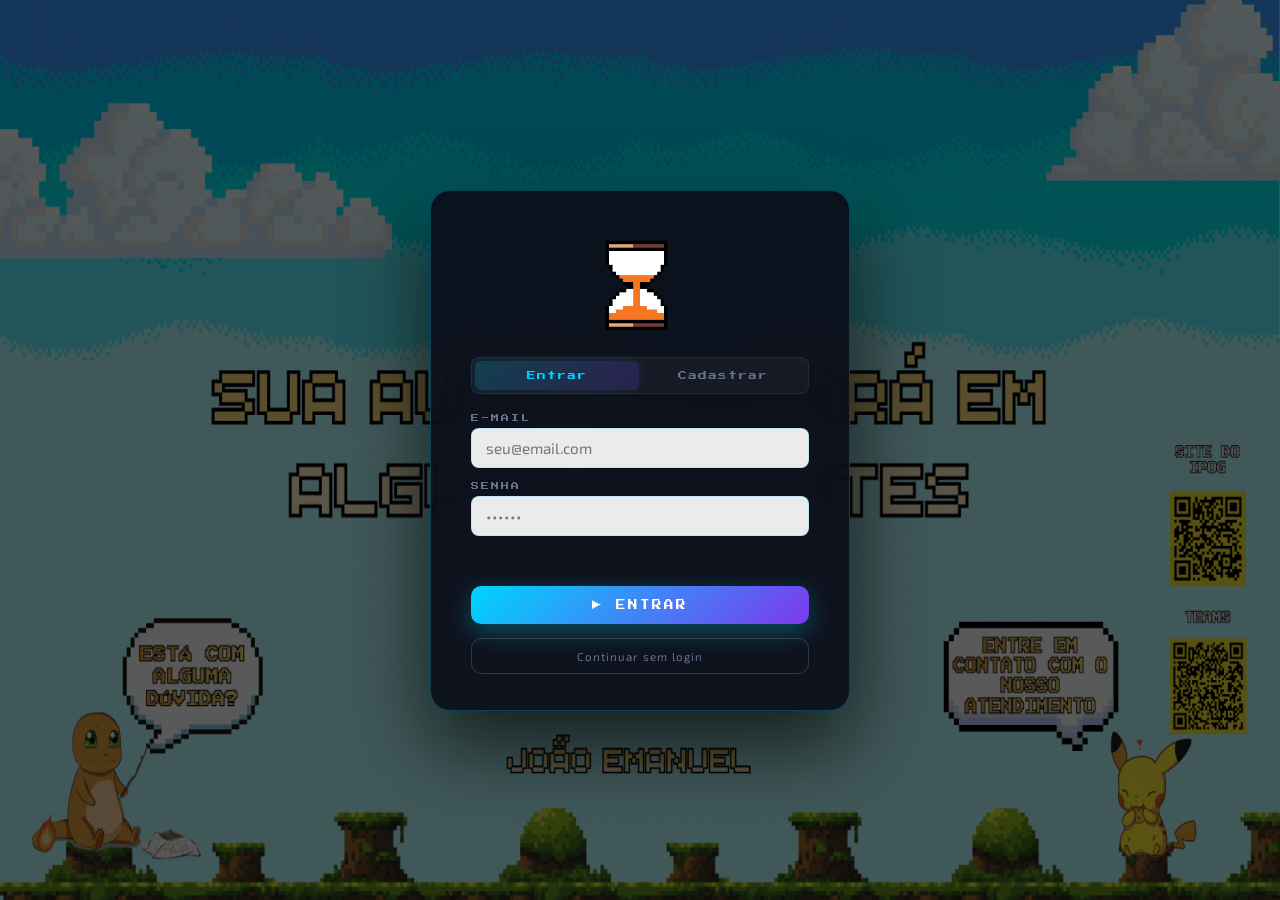
==== index.html @ acba626b "Alterando completamente o projeto" ====
<!DOCTYPE html>
<html lang="pt-BR">

<head>
    <meta charset="UTF-8">
    <meta name="viewport" content="width=device-width, initial-scale=1.0">
    <title>Timer Pro</title>
    <link rel="icon" type="image/png" sizes="32x32" href="logo.png">
    <link rel="shortcut icon" href="logo.png">
    <link rel="apple-touch-icon" href="logo.png">
    <link
        href="https://fonts.googleapis.com/css2?family=Rajdhani:wght@300;400;500;600;700&family=Share+Tech+Mono&family=Exo+2:wght@300;400;600;700&family=Press+Start+2P&display=swap"
        rel="stylesheet">
    <link rel="stylesheet" href="style.css">
    <!-- Estilo dinâmico da imagem da aula (preenchido pelo auth.js) -->
    <style id="dynamicAulaStyle"></style>
</head>

<body>

    <!-- ══ TELA DE LOGIN / CADASTRO ══ -->
    <div id="loginScreen">

        <!-- Background pixel art animado -->
        <div class="login-bg"></div>

        <!-- Card central -->
        <div class="login-card">

            <!-- Logo -->
            <img src="logo.png" alt="Timer Pro" class="login-logo">

            <!-- Abas Login / Cadastro -->
            <div class="login-tabs">
                <button class="login-tab active" id="tabLoginBtn" onclick="switchTab('login')">Entrar</button>
                <button class="login-tab" id="tabRegisterBtn" onclick="switchTab('register')">Cadastrar</button>
            </div>

            <!-- ── Formulário Login ── -->
            <div id="formLogin" class="login-form">
                <div class="login-input-group">
                    <label>E-mail</label>
                    <input type="email" id="loginEmail" placeholder="seu@email.com">
                </div>
                <div class="login-input-group">
                    <label>Senha</label>
                    <input type="password" id="loginPassword" placeholder="••••••">
                </div>
                <p class="login-error" id="loginError"></p>
                <button class="login-btn" onclick="handleLogin()">▶ ENTRAR</button>
                <button class="login-btn-ghost" onclick="entrarSemLogin()">Continuar sem login</button>
            </div>

            <!-- ── Formulário Cadastro ── -->
            <div id="formRegister" class="login-form" style="display:none">
                <div class="login-input-group">
                    <label>Nome</label>
                    <input type="text" id="registerName" placeholder="Seu nome">
                </div>
                <div class="login-input-group">
                    <label>E-mail</label>
                    <input type="email" id="registerEmail" placeholder="seu@email.com">
                </div>
                <div class="login-input-group">
                    <label>Senha</label>
                    <input type="password" id="registerPassword" placeholder="Mínimo 6 caracteres">
                </div>
                <p class="login-error" id="registerError"></p>
                <button class="login-btn" onclick="handleRegister()">✔ CADASTRAR</button>
            </div>

        </div>
    </div>

    <!-- ══ APP (visível após login) ══ -->
    <div id="appScreen" style="display:none">

        <!-- NAVBAR -->
        <nav>
            <div class="nav-brand">TIMER<span>PRO</span></div>
            <button class="nav-hamburger" onclick="toggleMenu()" aria-label="Menu">
                <span></span><span></span><span></span>
            </button>
            <div class="nav-tabs" id="navTabs">
                <button class="tab-btn active" data-mode="aula" onclick="setMode('aula')">Início da Aula</button>
                <button class="tab-btn" data-mode="atividade" onclick="setMode('atividade')">Atividade em Salas</button>
                <button class="tab-btn" data-mode="intervalo" onclick="setMode('intervalo')">Intervalo</button>
                <button class="tab-btn" data-mode="almoco" onclick="setMode('almoco')">Pausa Almoço</button>
            </div>
            <!-- Botão de configurações + logout (só para logados) -->
            <div class="nav-actions" id="navActions" style="display:none">
                <button class="nav-settings-btn" onclick="window.location.href='settings.html'"
                    title="Configurações">⚙</button>
                <button class="nav-logout-btn" onclick="doLogout()">Sair</button>
            </div>
        </nav>

        <!-- SCENE -->
        <div class="scene">
            <div class="scene-bg bg-aula" id="sceneBg"></div>
            <div class="scene-overlay"></div>
            <div class="finish-overlay" id="finishOverlay"></div>

            <!-- Chamada Liberada Overlay -->
            <div class="chamada-overlay" id="chamadaOverlay">
                <div class="chamada-text">Chamada<br>Liberada</div>
                <div class="chamada-mini-timer" id="chamadaMiniTimer">00:00:00</div>
                <button class="chamada-fechar" onclick="fecharChamada()">✕ Fechar</button>
            </div>

            <!-- Timer panel -->
            <div class="timer-panel hidden" id="timerPanel">
                <div class="config-card" id="configCard">
                    <div class="config-title">Configurar Temporizador</div>
                    <div class="mode-toggle">
                        <button class="mode-btn active" id="modeCron" onclick="selectTimerMode('cronometro')">⏱
                            Cronômetro</button>
                        <button class="mode-btn" id="modeHora" onclick="selectTimerMode('horario')">🕐 Horário
                            Final</button>
                    </div>
                    <div class="time-inputs">
                        <div class="time-input-group">
                            <label>Hora</label>
                            <select id="selH"></select>
                        </div>
                        <div class="time-sep">:</div>
                        <div class="time-input-group">
                            <label>Min</label>
                            <select id="selM"></select>
                        </div>
                        <div class="time-sep">:</div>
                        <div class="time-input-group">
                            <label>Seg</label>
                            <select id="selS"></select>
                        </div>
                    </div>
                    <button class="start-btn" id="startBtn" onclick="toggleTimer()">▶ INICIAR</button>
                </div>

                <div class="clock-display" id="clockDisplay" style="display:none">
                    <div class="clock-ring">
                        <div class="clock-digits" id="clockDigits">00:00:00</div>
                    </div>
                    <div class="clock-label" id="clockLabel">CONTAGEM REGRESSIVA</div>
                    <button class="chamada-btn" id="chamadaBtn" onclick="ativarChamada()">🔔 CHAMADA</button>
                </div>
            </div>

            <div class="aula-badge" id="aulaBadge">INÍCIO DA AULA — EM ANDAMENTO</div>
        </div>

        <!-- Audio -->
        <audio id="alarmeAudio" preload="auto">
            <source src="alarme.mp3" type="audio/mpeg">
        </audio>

    </div>

    <script src="auth.js"></script>
    <script src="script.js"></script>
</body>

</html>
---- style.css ----
:root {
    --bg-dark: #0a0e1a;
    --panel: #111827;
    --panel-light: #1a2235;
    --border: rgba(255, 255, 255, 0.07);
    --accent: #00d4ff;
    --accent2: #7c3aed;
    --accent3: #f59e0b;
    --text: #e2e8f0;
    --text-muted: #64748b;
    --danger: #ef4444;
    --success: #10b981;
    --nav-h: 64px;
}

*,
*::before,
*::after {
    box-sizing: border-box;
    margin: 0;
    padding: 0;
}

body {
    font-family: 'Exo 2', sans-serif;
    background: var(--bg-dark);
    color: var(--text);
    min-height: 100vh;
    overflow-x: hidden;
}

/* ── NAVBAR ── */
nav {
    position: fixed;
    top: 0;
    left: 0;
    right: 0;
    height: var(--nav-h);
    background: rgba(10, 14, 26, 0.92);
    backdrop-filter: blur(18px);
    border-bottom: 1px solid var(--border);
    display: flex;
    align-items: center;
    justify-content: space-between;
    padding: 0 24px;
    z-index: 100;
}

.nav-brand {
    font-family: 'Rajdhani', sans-serif;
    font-size: 1.25rem;
    font-weight: 700;
    letter-spacing: 2px;
    text-transform: uppercase;
    color: var(--accent);
    white-space: nowrap;
}

.nav-brand span {
    color: var(--text-muted);
}

.nav-tabs {
    display: flex;
    gap: 6px;
    align-items: center;
}

.tab-btn {
    font-family: 'Exo 2', sans-serif;
    font-size: 0.78rem;
    font-weight: 600;
    letter-spacing: 1.5px;
    text-transform: uppercase;
    padding: 8px 16px;
    border: 1px solid transparent;
    background: transparent;
    color: var(--text-muted);
    border-radius: 6px;
    cursor: pointer;
    transition: all 0.25s ease;
    position: relative;
    white-space: nowrap;
}

.tab-btn:hover {
    color: var(--text);
    background: rgba(255, 255, 255, 0.05);
    border-color: var(--border);
}

.tab-btn.active {
    color: #fff;
    background: linear-gradient(135deg, rgba(0, 212, 255, 0.15), rgba(124, 58, 237, 0.15));
    border-color: rgba(0, 212, 255, 0.4);
    box-shadow: 0 0 16px rgba(0, 212, 255, 0.12), inset 0 0 8px rgba(0, 212, 255, 0.05);
}

.tab-btn.active::after {
    content: '';
    position: absolute;
    bottom: -1px;
    left: 20%;
    right: 20%;
    height: 2px;
    background: linear-gradient(90deg, transparent, var(--accent), transparent);
    border-radius: 2px;
}

/* ── SCENE ── */
.scene {
    position: fixed;
    inset: 0;
    top: var(--nav-h);
}

.scene-bg {
    position: absolute;
    inset: 0;
    background-size: 100% 100%;
    background-position: center;
    background-repeat: no-repeat;
    transition: background-image 0.8s ease, opacity 0.6s ease;
}

/* Placeholder backgrounds with gradients when images are missing */
.bg-aula {
    background-image: none;
    background-color: #0a0e1a;
}

.bg-atividade {
    background-image: url('https://timer-backend.carreira.group/v1/files/771609c0-7c68-48ff-87c9-8e61ebd6900d.jpeg');
}

.bg-intervalo {
    background-image: url('https://timer-backend.carreira.group/v1/files/771609c0-7c68-48ff-87c9-8e61ebd6900d.jpeg');
}

.bg-almoco {
    background-image: url('https://timer-backend.carreira.group/v1/files/771609c0-7c68-48ff-87c9-8e61ebd6900d.jpeg');
}

.scene-overlay {
    display: none;
}

/* ── TIMER PANEL ── */
.timer-panel {
    position: absolute;
    inset: 0;
    display: flex;
    flex-direction: column;
    align-items: flex-start;
    justify-content: center;
    padding-left: 5%;
    gap: 32px;
    transition: opacity 0.4s ease;
}

.timer-panel.hidden {
    opacity: 0;
    pointer-events: none;
}

/* Config card */
.config-card {
    background: rgba(10, 14, 26, 0.78);
    backdrop-filter: blur(24px);
    border: 1px solid rgba(0, 212, 255, 0.2);
    border-radius: 16px;
    padding: 28px 36px;
    display: flex;
    flex-direction: column;
    align-items: center;
    gap: 20px;
    min-width: 420px;
    box-shadow: 0 24px 64px rgba(0, 0, 0, 0.6), 0 0 40px rgba(0, 212, 255, 0.06);
}

.config-title {
    font-family: 'Rajdhani', sans-serif;
    font-size: 0.75rem;
    letter-spacing: 3px;
    text-transform: uppercase;
    color: var(--text-muted);
}

/* Mode toggle */
.mode-toggle {
    display: flex;
    background: rgba(255, 255, 255, 0.04);
    border: 1px solid var(--border);
    border-radius: 8px;
    padding: 3px;
    gap: 3px;
    width: 100%;
}

.mode-btn {
    flex: 1;
    font-family: 'Exo 2', sans-serif;
    font-size: 0.72rem;
    font-weight: 600;
    letter-spacing: 1.5px;
    text-transform: uppercase;
    padding: 8px 10px;
    border: none;
    background: transparent;
    color: var(--text-muted);
    border-radius: 6px;
    cursor: pointer;
    transition: all 0.2s ease;
}

.mode-btn.active {
    background: linear-gradient(135deg, rgba(0, 212, 255, 0.2), rgba(124, 58, 237, 0.2));
    color: var(--accent);
    box-shadow: 0 0 12px rgba(0, 212, 255, 0.1);
}

/* Time inputs */
.time-inputs {
    display: flex;
    align-items: center;
    gap: 8px;
}

.time-input-group {
    display: flex;
    flex-direction: column-reverse;
    align-items: center;
    gap: 6px;
}

.time-input-group label {
    font-size: 0.62rem;
    letter-spacing: 2px;
    text-transform: uppercase;
    color: var(--text-muted);
}

.time-input-group select {
    font-family: 'Share Tech Mono', monospace;
    font-size: 1.5rem;
    color: #111;
    background: rgba(255, 255, 255, 0.92);
    border: 1px solid rgba(0, 212, 255, 0.2);
    border-radius: 8px;
    padding: 8px 10px;
    width: 80px;
    text-align: center;
    cursor: pointer;
    outline: none;
    transition: border-color 0.2s ease, box-shadow 0.2s ease;
    -webkit-appearance: none;
    appearance: none;
}

.time-input-group select:focus {
    border-color: var(--accent);
    box-shadow: 0 0 0 3px rgba(0, 212, 255, 0.12);
}

.time-sep {
    font-family: 'Share Tech Mono', monospace;
    font-size: 1.8rem;
    color: var(--text-muted);
    padding-bottom: 14px;
}

/* Start button */
.start-btn {
    font-family: 'Rajdhani', sans-serif;
    font-size: 1rem;
    font-weight: 700;
    letter-spacing: 3px;
    text-transform: uppercase;
    padding: 14px 48px;
    border: none;
    border-radius: 10px;
    cursor: pointer;
    background: linear-gradient(135deg, var(--accent), var(--accent2));
    color: #fff;
    position: relative;
    overflow: hidden;
    transition: transform 0.15s ease, box-shadow 0.2s ease;
    box-shadow: 0 8px 24px rgba(0, 212, 255, 0.3);
    width: 100%;
}

.start-btn::before {
    content: '';
    position: absolute;
    inset: 0;
    background: linear-gradient(135deg, rgba(255, 255, 255, 0.15), transparent);
    opacity: 0;
    transition: opacity 0.2s ease;
}

.start-btn:hover {
    transform: translateY(-2px);
    box-shadow: 0 12px 32px rgba(0, 212, 255, 0.4);
}

.start-btn:hover::before {
    opacity: 1;
}

.start-btn:active {
    transform: translateY(0);
}

.start-btn.running {
    background: linear-gradient(135deg, #ef4444, #b91c1c);
    box-shadow: 0 8px 24px rgba(239, 68, 68, 0.35);
}

/* ── CLOCK DISPLAY ── */
.clock-display {
    position: relative;
    text-align: left;
}

.clock-label {
    font-family: 'Press Start 2P', monospace;
    font-size: clamp(0.7rem, 1.5vw, 1.1rem);
    font-weight: 400;
    letter-spacing: 3px;
    text-transform: uppercase;
    color: #ffffff;
    margin-top: 20px;
    text-align: center;
    text-shadow:
        1px 0 0 #000, -1px 0 0 #000,
        0 1px 0 #000, 0 -1px 0 #000,
        2px 0 0 #000, -2px 0 0 #000,
        0 2px 0 #000, 0 -2px 0 #000,
        2px 2px 0 #000, -2px 2px 0 #000,
        2px -2px 0 #000, -2px -2px 0 #000;
}

.clock-ring {
    position: relative;
    display: inline-block;
}

.clock-digits {
    font-family: 'Press Start 2P', monospace;
    font-size: clamp(2rem, 5.5vw, 4.5rem);
    font-weight: 400;
    color: #ffffff;
    line-height: 1;
    letter-spacing: 4px;
    text-shadow:
        1px 0 0 #000,
        -1px 0 0 #000,
        0 1px 0 #000,
        0 -1px 0 #000,
        2px 0 0 #000,
        -2px 0 0 #000,
        0 2px 0 #000,
        0 -2px 0 #000,
        3px 0 0 #000,
        -3px 0 0 #000,
        0 3px 0 #000,
        0 -3px 0 #000,
        2px 2px 0 #000,
        -2px 2px 0 #000,
        2px -2px 0 #000,
        -2px -2px 0 #000,
        3px 1px 0 #000,
        -3px 1px 0 #000,
        1px 3px 0 #000,
        -1px 3px 0 #000,
        3px -1px 0 #000,
        -3px -1px 0 #000,
        1px -3px 0 #000,
        -1px -3px 0 #000;
    transition: color 0.3s ease, text-shadow 0.3s ease;
    image-rendering: pixelated;
}

.clock-digits.alarm-flash {
    animation: flashRed 0.5s ease-in-out infinite;
}

@keyframes flashRed {

    0%,
    100% {
        color: #fff;
        text-shadow: 0 0 40px rgba(239, 68, 68, 0.8), 0 0 80px rgba(239, 68, 68, 0.4);
    }

    50% {
        color: var(--danger);
        text-shadow: 0 0 60px rgba(239, 68, 68, 1), 0 0 120px rgba(239, 68, 68, 0.6);
    }
}

/* Grid lines on BG */
.scene::before {
    content: '';
    position: absolute;
    inset: 0;
    background-image:
        linear-gradient(rgba(0, 212, 255, 0.03) 1px, transparent 1px),
        linear-gradient(90deg, rgba(0, 212, 255, 0.03) 1px, transparent 1px);
    background-size: 60px 60px;
    pointer-events: none;
    z-index: 1;
}

.scene-bg,
.scene-overlay,
.timer-panel {
    z-index: 2;
}

/* ── AULA MODE ── */
.aula-badge {
    position: absolute;
    bottom: 40px;
    left: 50%;
    transform: translateX(-50%);
    font-family: 'Rajdhani', sans-serif;
    font-size: 0.7rem;
    letter-spacing: 4px;
    text-transform: uppercase;
    color: rgba(255, 255, 255, 0.3);
    border: 1px solid rgba(255, 255, 255, 0.1);
    padding: 8px 24px;
    border-radius: 40px;
    backdrop-filter: blur(8px);
    background: rgba(0, 0, 0, 0.2);
}

/* ── HAMBURGER ── */
.nav-hamburger {
    display: none;
    flex-direction: column;
    gap: 5px;
    cursor: pointer;
    padding: 8px;
    border: none;
    background: transparent;
}

.nav-hamburger span {
    display: block;
    width: 22px;
    height: 2px;
    background: var(--text);
    border-radius: 2px;
    transition: all 0.3s ease;
}

/* Responsive */
@media (max-width: 700px) {
    .nav-tabs {
        display: none;
        flex-direction: column;
        position: fixed;
        top: var(--nav-h);
        left: 0;
        right: 0;
        background: rgba(10, 14, 26, 0.97);
        border-bottom: 1px solid var(--border);
        padding: 12px;
        gap: 4px;
        z-index: 99;
    }

    .nav-tabs.open {
        display: flex;
    }

    .tab-btn {
        text-align: center;
    }

    .nav-hamburger {
        display: flex;
    }

    .config-card {
        min-width: unset;
        width: calc(100vw - 32px);
        padding: 20px 16px;
    }

    .time-inputs {
        gap: 4px;
    }

    .time-input-group select {
        width: 64px;
        font-size: 1.2rem;
    }
}

@media (max-width: 400px) {
    .time-input-group select {
        width: 54px;
        font-size: 1rem;
        padding: 6px 6px;
    }
}

/* Pulse glow on end */
.scene-bg.pulse-on-end {
    animation: pulseRed 0.8s ease-in-out infinite;
}

@keyframes pulseRed {

    0%,
    100% {
        filter: brightness(1);
    }

    50% {
        filter: brightness(1.1) saturate(1.2) hue-rotate(-10deg);
    }
}

/* Finish overlay */
.finish-overlay {
    position: absolute;
    inset: 0;
    background: radial-gradient(ellipse at center, rgba(239, 68, 68, 0.15) 0%, transparent 70%);
    pointer-events: none;
    opacity: 0;
    transition: opacity 0.4s ease;
    z-index: 3;
}

.finish-overlay.active {
    opacity: 1;
}

/* ── BOTÃO CHAMADA ── */
.chamada-btn {
    font-family: 'Rajdhani', sans-serif;
    font-size: 1rem;
    font-weight: 700;
    letter-spacing: 3px;
    text-transform: uppercase;
    padding: 14px 32px;
    border: none;
    border-radius: 10px;
    cursor: pointer;
    background: linear-gradient(135deg, #f59e0b, #d97706);
    color: #fff;
    box-shadow: 0 8px 24px rgba(245, 158, 11, 0.4);
    transition: transform 0.15s ease, box-shadow 0.2s ease;
    display: none;
    margin-top: 12px;
}

.chamada-btn:hover {
    transform: translateY(-2px);
    box-shadow: 0 12px 32px rgba(245, 158, 11, 0.55);
}

.chamada-btn:active {
    transform: translateY(0);
}

.chamada-btn.visible {
    display: block;
}

/* ── CHAMADA LIBERADA OVERLAY ── */
.chamada-overlay {
    position: absolute;
    inset: 0;
    display: flex;
    flex-direction: column;
    align-items: center;
    justify-content: center;
    background: rgba(0, 0, 0, 0.55);
    backdrop-filter: blur(6px);
    z-index: 10;
    opacity: 0;
    pointer-events: none;
    transition: opacity 0.5s ease;
}

.chamada-overlay.active {
    opacity: 1;
    pointer-events: all;
}

.chamada-text {
    font-family: 'Press Start 2P', monospace;
    font-size: clamp(2rem, 6vw, 5rem);
    font-weight: 400;
    letter-spacing: 4px;
    text-transform: uppercase;
    color: #fff;
    text-align: center;
    line-height: 1.6;
    padding: 0 24px;
    text-shadow:
        1px 0 0 #000, -1px 0 0 #000,
        0 1px 0 #000, 0 -1px 0 #000,
        2px 0 0 #000, -2px 0 0 #000,
        0 2px 0 #000, 0 -2px 0 #000,
        3px 0 0 #000, -3px 0 0 #000,
        0 3px 0 #000, 0 -3px 0 #000,
        2px 2px 0 #000, -2px 2px 0 #000,
        2px -2px 0 #000, -2px -2px 0 #000,
        3px 1px 0 #000, -3px 1px 0 #000,
        1px 3px 0 #000, -1px 3px 0 #000,
        3px -1px 0 #000, -3px -1px 0 #000,
        1px -3px 0 #000, -1px -3px 0 #000;
    animation: chamadaPulse 2s ease-in-out infinite;
}

@keyframes chamadaPulse {

    0%,
    100% {
        text-shadow: 0 0 40px rgba(245, 158, 11, 0.9), 0 0 80px rgba(245, 158, 11, 0.5), 0 4px 24px rgba(0, 0, 0, 0.9);
    }

    50% {
        text-shadow: 0 0 70px rgba(245, 158, 11, 1), 0 0 140px rgba(245, 158, 11, 0.7), 0 4px 24px rgba(0, 0, 0, 0.9);
    }
}

/* Timer pequeno dentro do overlay de chamada */
.chamada-mini-timer {
    font-family: 'Press Start 2P', monospace;
    font-size: clamp(1rem, 2.5vw, 1.8rem);
    color: #fff;
    margin-top: 40px;
    letter-spacing: 3px;
    text-shadow:
        1px 0 0 #000, -1px 0 0 #000,
        0 1px 0 #000, 0 -1px 0 #000,
        2px 0 0 #000, -2px 0 0 #000,
        0 2px 0 #000, 0 -2px 0 #000,
        2px 2px 0 #000, -2px 2px 0 #000,
        2px -2px 0 #000, -2px -2px 0 #000;
}

.chamada-fechar {
    margin-top: 32px;
    font-family: 'Exo 2', sans-serif;
    font-size: 0.75rem;
    letter-spacing: 2px;
    text-transform: uppercase;
    color: rgba(255, 255, 255, 0.5);
    border: 1px solid rgba(255, 255, 255, 0.2);
    background: transparent;
    padding: 10px 28px;
    border-radius: 40px;
    cursor: pointer;
    transition: all 0.2s ease;
}

.chamada-fechar:hover {
    color: #fff;
    border-color: rgba(255, 255, 255, 0.5);
}

/* ══════════════════════════════════════
   LOGIN SCREEN
══════════════════════════════════════ */
#loginScreen {
    position: fixed;
    inset: 0;
    display: flex;
    align-items: center;
    justify-content: center;
    z-index: 999;
    background: var(--bg-dark);
}

.login-bg {
    position: absolute;
    inset: 0;
    background-image: url('aula.gif');
    background-size: 100% 100%;
    background-position: center;
    filter: brightness(0.35);
    z-index: 0;
}

.login-card {
    position: relative;
    z-index: 1;
    background: rgba(10, 14, 26, 0.92);
    backdrop-filter: blur(24px);
    border: 1px solid rgba(0, 212, 255, 0.25);
    border-radius: 20px;
    padding: 36px 40px;
    width: 100%;
    max-width: 420px;
    display: flex;
    flex-direction: column;
    align-items: center;
    gap: 20px;
    box-shadow: 0 32px 80px rgba(0, 0, 0, 0.7), 0 0 40px rgba(0, 212, 255, 0.08);
}

.login-logo {
    width: 110px;
    height: 110px;
    object-fit: contain;
    border-radius: 16px;
}

/* Abas login/cadastro */
.login-tabs {
    display: flex;
    background: rgba(255, 255, 255, 0.04);
    border: 1px solid var(--border);
    border-radius: 8px;
    padding: 3px;
    gap: 3px;
    width: 100%;
}

.login-tab {
    flex: 1;
    font-family: 'Press Start 2P', monospace;
    font-size: 0.55rem;
    letter-spacing: 1px;
    padding: 10px 8px;
    border: none;
    background: transparent;
    color: var(--text-muted);
    border-radius: 6px;
    cursor: pointer;
    transition: all 0.2s ease;
}

.login-tab.active {
    background: linear-gradient(135deg, rgba(0, 212, 255, 0.2), rgba(124, 58, 237, 0.2));
    color: var(--accent);
    box-shadow: 0 0 12px rgba(0, 212, 255, 0.1);
}

/* Formulário */
.login-form {
    width: 100%;
    display: flex;
    flex-direction: column;
    gap: 14px;
}

.login-input-group {
    display: flex;
    flex-direction: column;
    gap: 6px;
}

.login-input-group label {
    font-family: 'Press Start 2P', monospace;
    font-size: 0.5rem;
    letter-spacing: 2px;
    color: var(--text-muted);
    text-transform: uppercase;
}

.login-input-group input {
    font-family: 'Exo 2', sans-serif;
    font-size: 0.95rem;
    color: #111;
    background: rgba(255, 255, 255, 0.92);
    border: 1px solid rgba(0, 212, 255, 0.2);
    border-radius: 8px;
    padding: 10px 14px;
    outline: none;
    transition: border-color 0.2s ease, box-shadow 0.2s ease;
    width: 100%;
}

.login-input-group input:focus {
    border-color: var(--accent);
    box-shadow: 0 0 0 3px rgba(0, 212, 255, 0.12);
}

/* Botão principal */
.login-btn {
    font-family: 'Press Start 2P', monospace;
    font-size: 0.6rem;
    letter-spacing: 2px;
    padding: 14px;
    border: none;
    border-radius: 10px;
    cursor: pointer;
    background: linear-gradient(135deg, var(--accent), var(--accent2));
    color: #fff;
    width: 100%;
    transition: transform 0.15s ease, box-shadow 0.2s ease;
    box-shadow: 0 8px 24px rgba(0, 212, 255, 0.3);
    margin-top: 4px;
}

.login-btn:hover {
    transform: translateY(-2px);
    box-shadow: 0 12px 32px rgba(0, 212, 255, 0.4);
}

/* Botão "continuar sem login" */
.login-btn-ghost {
    font-family: 'Exo 2', sans-serif;
    font-size: 0.72rem;
    letter-spacing: 1px;
    padding: 10px;
    border: 1px solid rgba(255, 255, 255, 0.15);
    border-radius: 10px;
    cursor: pointer;
    background: transparent;
    color: var(--text-muted);
    width: 100%;
    transition: all 0.2s ease;
}

.login-btn-ghost:hover {
    color: var(--text);
    border-color: rgba(255, 255, 255, 0.35);
}

/* Mensagem de erro */
.login-error {
    font-family: 'Exo 2', sans-serif;
    font-size: 0.78rem;
    color: var(--danger);
    min-height: 18px;
    text-align: center;
}

/* ── NAV ACTIONS (upload + logout) ── */
.nav-actions {
    display: flex;
    align-items: center;
    gap: 8px;
    margin-left: 12px;
}

.nav-settings-btn {
    font-size: 1.2rem;
    padding: 6px 10px;
    border: 1px solid rgba(0, 212, 255, 0.25);
    border-radius: 6px;
    color: var(--accent);
    background: rgba(0, 212, 255, 0.06);
    cursor: pointer;
    transition: all 0.2s ease;
    line-height: 1;
}

.nav-settings-btn:hover {
    background: rgba(0, 212, 255, 0.15);
}

.nav-logout-btn {
    font-family: 'Exo 2', sans-serif;
    font-size: 0.72rem;
    font-weight: 600;
    letter-spacing: 1px;
    text-transform: uppercase;
    padding: 7px 14px;
    border: 1px solid rgba(239, 68, 68, 0.3);
    border-radius: 6px;
    color: var(--danger);
    background: rgba(239, 68, 68, 0.07);
    cursor: pointer;
    transition: all 0.2s ease;
    white-space: nowrap;
}

.nav-logout-btn:hover {
    background: rgba(239, 68, 68, 0.15);
}

/* Esconde upload se não logado */
.nav-actions.hidden {
    display: none;
}

@media (max-width: 700px) {
    .login-card {
        max-width: calc(100vw - 32px);
        padding: 28px 20px;
    }

    .nav-actions {
        display: none;
    }
}
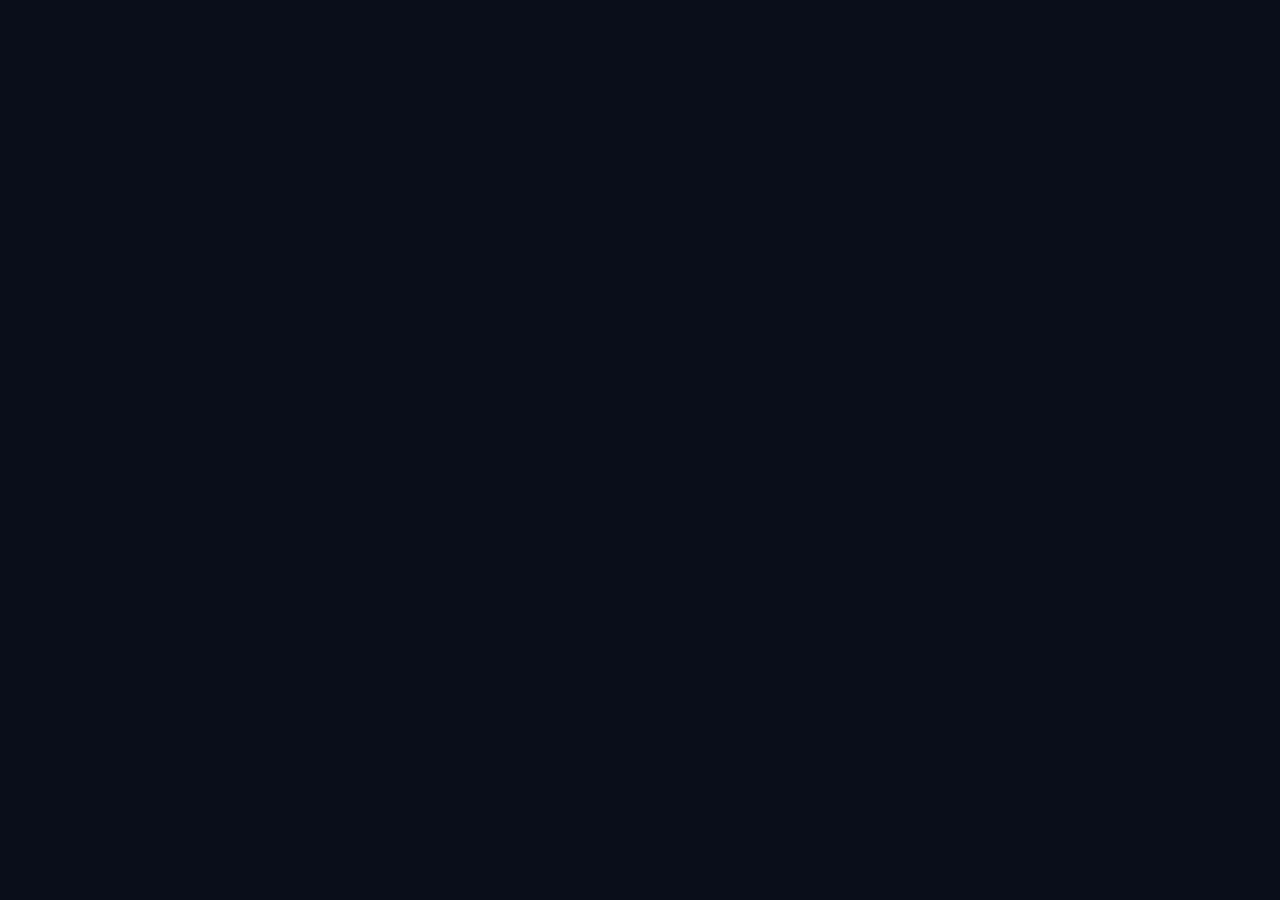
==== commit 879325d0: "Removendo login" ====
--- a/index.html
+++ b/index.html
@@ -18,59 +18,6 @@
 
 <body>
 
-    <!-- ══ TELA DE LOGIN / CADASTRO ══ -->
-    <div id="loginScreen">
-
-        <!-- Background pixel art animado -->
-        <div class="login-bg"></div>
-
-        <!-- Card central -->
-        <div class="login-card">
-
-            <!-- Logo -->
-            <img src="logo.png" alt="Timer Pro" class="login-logo">
-
-            <!-- Abas Login / Cadastro -->
-            <div class="login-tabs">
-                <button class="login-tab active" id="tabLoginBtn" onclick="switchTab('login')">Entrar</button>
-                <button class="login-tab" id="tabRegisterBtn" onclick="switchTab('register')">Cadastrar</button>
-            </div>
-
-            <!-- ── Formulário Login ── -->
-            <div id="formLogin" class="login-form">
-                <div class="login-input-group">
-                    <label>E-mail</label>
-                    <input type="email" id="loginEmail" placeholder="seu@email.com">
-                </div>
-                <div class="login-input-group">
-                    <label>Senha</label>
-                    <input type="password" id="loginPassword" placeholder="••••••">
-                </div>
-                <p class="login-error" id="loginError"></p>
-                <button class="login-btn" onclick="handleLogin()">▶ ENTRAR</button>
-                <button class="login-btn-ghost" onclick="entrarSemLogin()">Continuar sem login</button>
-            </div>
-
-            <!-- ── Formulário Cadastro ── -->
-            <div id="formRegister" class="login-form" style="display:none">
-                <div class="login-input-group">
-                    <label>Nome</label>
-                    <input type="text" id="registerName" placeholder="Seu nome">
-                </div>
-                <div class="login-input-group">
-                    <label>E-mail</label>
-                    <input type="email" id="registerEmail" placeholder="seu@email.com">
-                </div>
-                <div class="login-input-group">
-                    <label>Senha</label>
-                    <input type="password" id="registerPassword" placeholder="Mínimo 6 caracteres">
-                </div>
-                <p class="login-error" id="registerError"></p>
-                <button class="login-btn" onclick="handleRegister()">✔ CADASTRAR</button>
-            </div>
-
-        </div>
-    </div>
 
     <!-- ══ APP (visível após login) ══ -->
     <div id="appScreen" style="display:none">
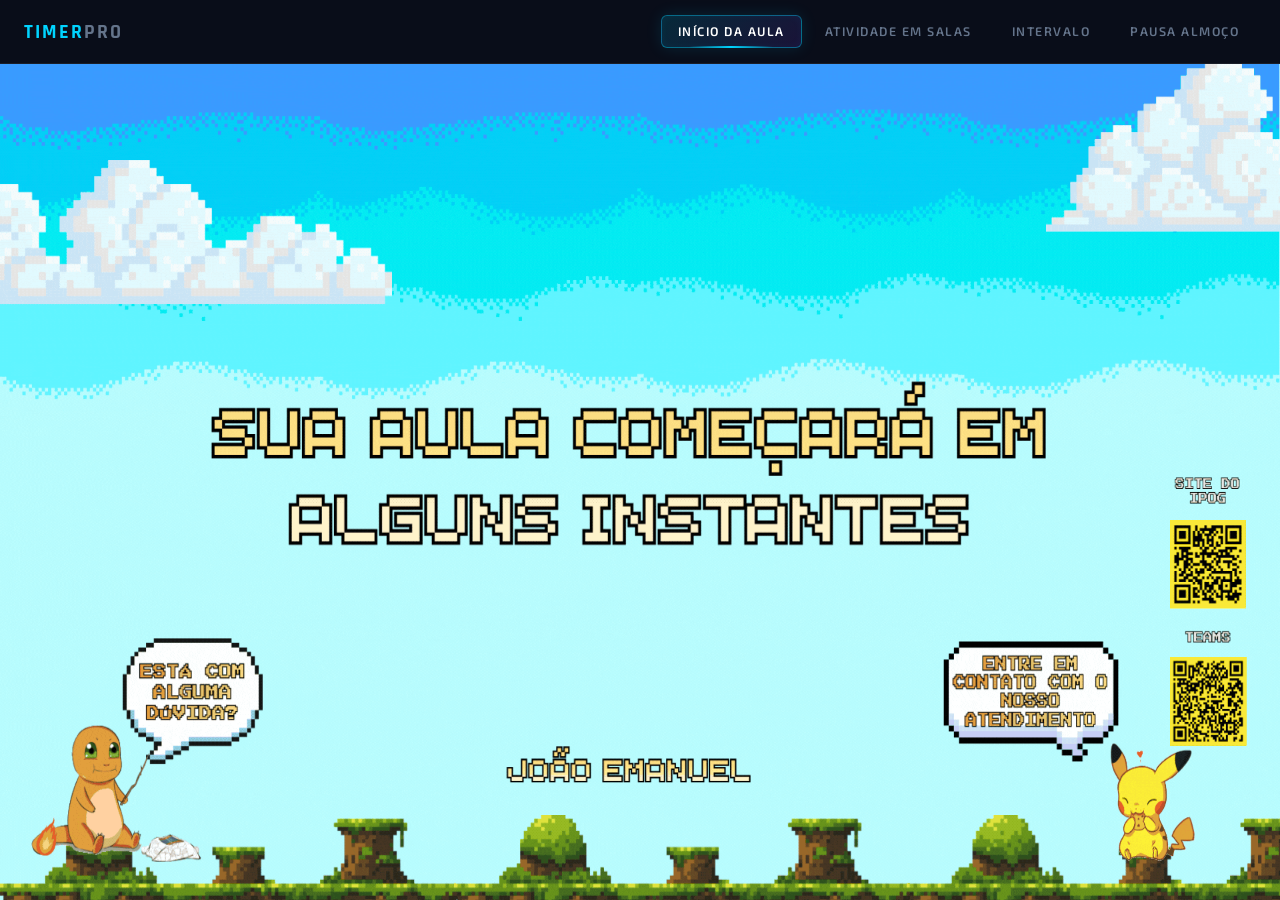
==== commit 6763b6e3: "Retornando para estado onde tudo fincionava e esquecendo login" ====
--- a/index.html
+++ b/index.html
@@ -12,98 +12,93 @@
         href="https://fonts.googleapis.com/css2?family=Rajdhani:wght@300;400;500;600;700&family=Share+Tech+Mono&family=Exo+2:wght@300;400;600;700&family=Press+Start+2P&display=swap"
         rel="stylesheet">
     <link rel="stylesheet" href="style.css">
-    <!-- Estilo dinâmico da imagem da aula (preenchido pelo auth.js) -->
-    <style id="dynamicAulaStyle"></style>
 </head>
 
 <body>
 
+    <!-- NAVBAR -->
+    <nav>
+        <div class="nav-brand">TIMER<span>PRO</span></div>
+        <button class="nav-hamburger" onclick="toggleMenu()" aria-label="Menu">
+            <span></span><span></span><span></span>
+        </button>
+        <div class="nav-tabs" id="navTabs">
+            <button class="tab-btn active" data-mode="aula" onclick="setMode('aula')">Início da Aula</button>
+            <button class="tab-btn" data-mode="atividade" onclick="setMode('atividade')">Atividade em Salas</button>
+            <button class="tab-btn" data-mode="intervalo" onclick="setMode('intervalo')">Intervalo</button>
+            <button class="tab-btn" data-mode="almoco" onclick="setMode('almoco')">Pausa Almoço</button>
+        </div>
+    </nav>
 
-    <!-- ══ APP (visível após login) ══ -->
-    <div id="appScreen" style="display:none">
+    <!-- SCENE -->
+    <div class="scene">
 
-        <!-- NAVBAR -->
-        <nav>
-            <div class="nav-brand">TIMER<span>PRO</span></div>
-            <button class="nav-hamburger" onclick="toggleMenu()" aria-label="Menu">
-                <span></span><span></span><span></span>
-            </button>
-            <div class="nav-tabs" id="navTabs">
-                <button class="tab-btn active" data-mode="aula" onclick="setMode('aula')">Início da Aula</button>
-                <button class="tab-btn" data-mode="atividade" onclick="setMode('atividade')">Atividade em Salas</button>
-                <button class="tab-btn" data-mode="intervalo" onclick="setMode('intervalo')">Intervalo</button>
-                <button class="tab-btn" data-mode="almoco" onclick="setMode('almoco')">Pausa Almoço</button>
-            </div>
-            <!-- Botão de configurações + logout (só para logados) -->
-            <div class="nav-actions" id="navActions" style="display:none">
-                <button class="nav-settings-btn" onclick="window.location.href='settings.html'"
-                    title="Configurações">⚙</button>
-                <button class="nav-logout-btn" onclick="doLogout()">Sair</button>
-            </div>
-        </nav>
+        <div class="scene-bg bg-aula" id="sceneBg"></div>
+        <div class="scene-overlay"></div>
+        <div class="finish-overlay" id="finishOverlay"></div>
 
-        <!-- SCENE -->
-        <div class="scene">
-            <div class="scene-bg bg-aula" id="sceneBg"></div>
-            <div class="scene-overlay"></div>
-            <div class="finish-overlay" id="finishOverlay"></div>
+        <!-- Chamada Liberada Overlay -->
+        <div class="chamada-overlay" id="chamadaOverlay">
+            <div class="chamada-text">Chamada<br>Liberada</div>
+            <div class="chamada-mini-timer" id="chamadaMiniTimer">00:00:00</div>
+            <button class="chamada-fechar" onclick="fecharChamada()">✕ Fechar</button>
+        </div>
 
-            <!-- Chamada Liberada Overlay -->
-            <div class="chamada-overlay" id="chamadaOverlay">
-                <div class="chamada-text">Chamada<br>Liberada</div>
-                <div class="chamada-mini-timer" id="chamadaMiniTimer">00:00:00</div>
-                <button class="chamada-fechar" onclick="fecharChamada()">✕ Fechar</button>
+        <!-- Timer panel -->
+        <div class="timer-panel hidden" id="timerPanel">
+
+            <div class="config-card" id="configCard">
+                <div class="config-title">Configurar Temporizador</div>
+
+                <div class="mode-toggle">
+                    <button class="mode-btn active" id="modeCron" onclick="selectTimerMode('cronometro')">⏱
+                        Cronômetro</button>
+                    <button class="mode-btn" id="modeHora" onclick="selectTimerMode('horario')">🕐 Horário
+                        Final</button>
+                </div>
+
+                <div class="time-inputs">
+                    <div class="time-input-group">
+                        <label>Hora</label>
+                        <select id="selH"></select>
+                    </div>
+                    <div class="time-sep">:</div>
+                    <div class="time-input-group">
+                        <label>Min</label>
+                        <select id="selM"></select>
+                    </div>
+                    <div class="time-sep">:</div>
+                    <div class="time-input-group">
+                        <label>Seg</label>
+                        <select id="selS"></select>
+                    </div>
+                </div>
+
+                <button class="start-btn" id="startBtn" onclick="toggleTimer()">▶ INICIAR</button>
             </div>
 
-            <!-- Timer panel -->
-            <div class="timer-panel hidden" id="timerPanel">
-                <div class="config-card" id="configCard">
-                    <div class="config-title">Configurar Temporizador</div>
-                    <div class="mode-toggle">
-                        <button class="mode-btn active" id="modeCron" onclick="selectTimerMode('cronometro')">⏱
-                            Cronômetro</button>
-                        <button class="mode-btn" id="modeHora" onclick="selectTimerMode('horario')">🕐 Horário
-                            Final</button>
-                    </div>
-                    <div class="time-inputs">
-                        <div class="time-input-group">
-                            <label>Hora</label>
-                            <select id="selH"></select>
-                        </div>
-                        <div class="time-sep">:</div>
-                        <div class="time-input-group">
-                            <label>Min</label>
-                            <select id="selM"></select>
-                        </div>
-                        <div class="time-sep">:</div>
-                        <div class="time-input-group">
-                            <label>Seg</label>
-                            <select id="selS"></select>
-                        </div>
-                    </div>
-                    <button class="start-btn" id="startBtn" onclick="toggleTimer()">▶ INICIAR</button>
+            <!-- Clock -->
+            <div class="clock-display" id="clockDisplay" style="display:none">
+                <div class="clock-ring">
+                    <div class="clock-digits" id="clockDigits">00:00:00</div>
                 </div>
-
-                <div class="clock-display" id="clockDisplay" style="display:none">
-                    <div class="clock-ring">
-                        <div class="clock-digits" id="clockDigits">00:00:00</div>
-                    </div>
-                    <div class="clock-label" id="clockLabel">CONTAGEM REGRESSIVA</div>
-                    <button class="chamada-btn" id="chamadaBtn" onclick="ativarChamada()">🔔 CHAMADA</button>
-                </div>
+                <div class="clock-label" id="clockLabel">CONTAGEM REGRESSIVA</div>
+                <button class="chamada-btn" id="chamadaBtn" onclick="ativarChamada()">🔔 CHAMADA</button>
             </div>
 
-            <div class="aula-badge" id="aulaBadge">INÍCIO DA AULA — EM ANDAMENTO</div>
         </div>
 
-        <!-- Audio -->
-        <audio id="alarmeAudio" preload="auto">
-            <source src="alarme.mp3" type="audio/mpeg">
-        </audio>
 
     </div>
 
-    <script src="auth.js"></script>
+    <!-- Botão Voltar fixo no rodapé -->
+    <button class="voltar-btn" id="voltarBtn" onclick="stopTimer()">✕ Voltar</button>
+
+    <!-- Audio -->
+    <audio id="alarmeAudio" preload="auto">
+        <source src="alarme.mp3" type="audio/mpeg">
+    </audio>
+
     <script src="script.js"></script>
 </body>
 
--- a/style.css
+++ b/style.css
@@ -123,22 +123,20 @@
     transition: background-image 0.8s ease, opacity 0.6s ease;
 }
 
-/* Placeholder backgrounds with gradients when images are missing */
 .bg-aula {
-    background-image: none;
-    background-color: #0a0e1a;
+    background-image: url('aula.gif');
 }
 
 .bg-atividade {
-    background-image: url('https://timer-backend.carreira.group/v1/files/771609c0-7c68-48ff-87c9-8e61ebd6900d.jpeg');
+    background-image: url('atividade.png');
 }
 
 .bg-intervalo {
-    background-image: url('https://timer-backend.carreira.group/v1/files/771609c0-7c68-48ff-87c9-8e61ebd6900d.jpeg');
+    background-image: url('intervalo.png');
 }
 
 .bg-almoco {
-    background-image: url('https://timer-backend.carreira.group/v1/files/771609c0-7c68-48ff-87c9-8e61ebd6900d.jpeg');
+    background-image: url('almoco.png');
 }
 
 .scene-overlay {
@@ -322,9 +320,56 @@
     text-align: left;
 }
 
+.clock-ring {
+    position: relative;
+    display: inline-block;
+}
+
+.clock-digits {
+    font-family: 'Press Start 2P', monospace;
+    font-size: clamp(2rem, 5.5vw, 4.5rem);
+    font-weight: 400;
+    color: #ffffff;
+    line-height: 1;
+    letter-spacing: 4px;
+    text-shadow:
+        1px 0 0 #000, -1px 0 0 #000,
+        0 1px 0 #000, 0 -1px 0 #000,
+        2px 0 0 #000, -2px 0 0 #000,
+        0 2px 0 #000, 0 -2px 0 #000,
+        3px 0 0 #000, -3px 0 0 #000,
+        0 3px 0 #000, 0 -3px 0 #000,
+        2px 2px 0 #000, -2px 2px 0 #000,
+        2px -2px 0 #000, -2px -2px 0 #000,
+        3px 1px 0 #000, -3px 1px 0 #000,
+        1px 3px 0 #000, -1px 3px 0 #000,
+        3px -1px 0 #000, -3px -1px 0 #000,
+        1px -3px 0 #000, -1px -3px 0 #000;
+    transition: color 0.3s ease, text-shadow 0.3s ease;
+    image-rendering: pixelated;
+}
+
+.clock-digits.alarm-flash {
+    animation: flashRed 0.5s ease-in-out infinite;
+}
+
+@keyframes flashRed {
+
+    0%,
+    100% {
+        color: #fff;
+        text-shadow: 0 0 40px rgba(239, 68, 68, 0.8), 0 0 80px rgba(239, 68, 68, 0.4);
+    }
+
+    50% {
+        color: var(--danger);
+        text-shadow: 0 0 60px rgba(239, 68, 68, 1), 0 0 120px rgba(239, 68, 68, 0.6);
+    }
+}
+
 .clock-label {
     font-family: 'Press Start 2P', monospace;
-    font-size: clamp(0.7rem, 1.5vw, 1.1rem);
+    font-size: clamp(1rem, 2.2vw, 1.6rem);
     font-weight: 400;
     letter-spacing: 3px;
     text-transform: uppercase;
@@ -340,66 +385,7 @@
         2px -2px 0 #000, -2px -2px 0 #000;
 }
 
-.clock-ring {
-    position: relative;
-    display: inline-block;
-}
-
-.clock-digits {
-    font-family: 'Press Start 2P', monospace;
-    font-size: clamp(2rem, 5.5vw, 4.5rem);
-    font-weight: 400;
-    color: #ffffff;
-    line-height: 1;
-    letter-spacing: 4px;
-    text-shadow:
-        1px 0 0 #000,
-        -1px 0 0 #000,
-        0 1px 0 #000,
-        0 -1px 0 #000,
-        2px 0 0 #000,
-        -2px 0 0 #000,
-        0 2px 0 #000,
-        0 -2px 0 #000,
-        3px 0 0 #000,
-        -3px 0 0 #000,
-        0 3px 0 #000,
-        0 -3px 0 #000,
-        2px 2px 0 #000,
-        -2px 2px 0 #000,
-        2px -2px 0 #000,
-        -2px -2px 0 #000,
-        3px 1px 0 #000,
-        -3px 1px 0 #000,
-        1px 3px 0 #000,
-        -1px 3px 0 #000,
-        3px -1px 0 #000,
-        -3px -1px 0 #000,
-        1px -3px 0 #000,
-        -1px -3px 0 #000;
-    transition: color 0.3s ease, text-shadow 0.3s ease;
-    image-rendering: pixelated;
-}
-
-.clock-digits.alarm-flash {
-    animation: flashRed 0.5s ease-in-out infinite;
-}
-
-@keyframes flashRed {
-
-    0%,
-    100% {
-        color: #fff;
-        text-shadow: 0 0 40px rgba(239, 68, 68, 0.8), 0 0 80px rgba(239, 68, 68, 0.4);
-    }
-
-    50% {
-        color: var(--danger);
-        text-shadow: 0 0 60px rgba(239, 68, 68, 1), 0 0 120px rgba(239, 68, 68, 0.6);
-    }
-}
-
-/* Grid lines on BG */
+/* Grid lines */
 .scene::before {
     content: '';
     position: absolute;
@@ -418,7 +404,7 @@
     z-index: 2;
 }
 
-/* ── AULA MODE ── */
+/* ── AULA BADGE ── */
 .aula-badge {
     position: absolute;
     bottom: 40px;
@@ -434,6 +420,7 @@
     border-radius: 40px;
     backdrop-filter: blur(8px);
     background: rgba(0, 0, 0, 0.2);
+    z-index: 2;
 }
 
 /* ── HAMBURGER ── */
@@ -456,88 +443,30 @@
     transition: all 0.3s ease;
 }
 
-/* Responsive */
-@media (max-width: 700px) {
-    .nav-tabs {
-        display: none;
-        flex-direction: column;
-        position: fixed;
-        top: var(--nav-h);
-        left: 0;
-        right: 0;
-        background: rgba(10, 14, 26, 0.97);
-        border-bottom: 1px solid var(--border);
-        padding: 12px;
-        gap: 4px;
-        z-index: 99;
-    }
-
-    .nav-tabs.open {
-        display: flex;
-    }
-
-    .tab-btn {
-        text-align: center;
-    }
-
-    .nav-hamburger {
-        display: flex;
-    }
-
-    .config-card {
-        min-width: unset;
-        width: calc(100vw - 32px);
-        padding: 20px 16px;
-    }
-
-    .time-inputs {
-        gap: 4px;
-    }
-
-    .time-input-group select {
-        width: 64px;
-        font-size: 1.2rem;
-    }
-}
-
-@media (max-width: 400px) {
-    .time-input-group select {
-        width: 54px;
-        font-size: 1rem;
-        padding: 6px 6px;
-    }
-}
-
-/* Pulse glow on end */
-.scene-bg.pulse-on-end {
-    animation: pulseRed 0.8s ease-in-out infinite;
-}
-
-@keyframes pulseRed {
-
-    0%,
-    100% {
-        filter: brightness(1);
-    }
-
-    50% {
-        filter: brightness(1.1) saturate(1.2) hue-rotate(-10deg);
-    }
-}
-
-/* Finish overlay */
-.finish-overlay {
-    position: absolute;
-    inset: 0;
-    background: radial-gradient(ellipse at center, rgba(239, 68, 68, 0.15) 0%, transparent 70%);
-    pointer-events: none;
-    opacity: 0;
-    transition: opacity 0.4s ease;
-    z-index: 3;
-}
-
-.finish-overlay.active {
-    opacity: 1;
+/* ── BOTÃO VOLTAR ── */
+.voltar-btn {
+    font-family: 'Exo 2', sans-serif;
+    font-size: 0.75rem;
+    letter-spacing: 2px;
+    text-transform: uppercase;
+    padding: 10px 28px;
+    border: 1px solid rgba(255, 100, 100, 0.4);
+    border-radius: 40px;
+    cursor: pointer;
+    background: transparent;
+    color: rgba(255, 100, 100, 0.8);
+    position: fixed;
+    bottom: 24px;
+    left: 50%;
+    transform: translateX(-50%);
+    z-index: 50;
+    transition: all 0.2s ease;
+    display: none;
+}
+
+.voltar-btn:hover {
+    color: #ff6464;
+    border-color: rgba(255, 100, 100, 0.8);
 }
 
 /* ── BOTÃO CHAMADA ── */
@@ -631,7 +560,6 @@
     }
 }
 
-/* Timer pequeno dentro do overlay de chamada */
 .chamada-mini-timer {
     font-family: 'Press Start 2P', monospace;
     font-size: clamp(1rem, 2.5vw, 1.8rem);
@@ -667,231 +595,91 @@
     border-color: rgba(255, 255, 255, 0.5);
 }
 
-/* ══════════════════════════════════════
-   LOGIN SCREEN
-══════════════════════════════════════ */
-#loginScreen {
-    position: fixed;
+/* Pulse glow on end */
+.scene-bg.pulse-on-end {
+    animation: pulseRed 0.8s ease-in-out infinite;
+}
+
+@keyframes pulseRed {
+
+    0%,
+    100% {
+        filter: brightness(1);
+    }
+
+    50% {
+        filter: brightness(1.1) saturate(1.2) hue-rotate(-10deg);
+    }
+}
+
+/* Finish overlay */
+.finish-overlay {
+    position: absolute;
     inset: 0;
-    display: flex;
-    align-items: center;
-    justify-content: center;
-    z-index: 999;
-    background: var(--bg-dark);
-}
-
-.login-bg {
-    position: absolute;
-    inset: 0;
-    background-image: url('aula.gif');
-    background-size: 100% 100%;
-    background-position: center;
-    filter: brightness(0.35);
-    z-index: 0;
-}
-
-.login-card {
-    position: relative;
-    z-index: 1;
-    background: rgba(10, 14, 26, 0.92);
-    backdrop-filter: blur(24px);
-    border: 1px solid rgba(0, 212, 255, 0.25);
-    border-radius: 20px;
-    padding: 36px 40px;
-    width: 100%;
-    max-width: 420px;
-    display: flex;
-    flex-direction: column;
-    align-items: center;
-    gap: 20px;
-    box-shadow: 0 32px 80px rgba(0, 0, 0, 0.7), 0 0 40px rgba(0, 212, 255, 0.08);
-}
-
-.login-logo {
-    width: 110px;
-    height: 110px;
-    object-fit: contain;
-    border-radius: 16px;
-}
-
-/* Abas login/cadastro */
-.login-tabs {
-    display: flex;
-    background: rgba(255, 255, 255, 0.04);
-    border: 1px solid var(--border);
-    border-radius: 8px;
-    padding: 3px;
-    gap: 3px;
-    width: 100%;
-}
-
-.login-tab {
-    flex: 1;
-    font-family: 'Press Start 2P', monospace;
-    font-size: 0.55rem;
-    letter-spacing: 1px;
-    padding: 10px 8px;
-    border: none;
-    background: transparent;
-    color: var(--text-muted);
-    border-radius: 6px;
-    cursor: pointer;
-    transition: all 0.2s ease;
-}
-
-.login-tab.active {
-    background: linear-gradient(135deg, rgba(0, 212, 255, 0.2), rgba(124, 58, 237, 0.2));
-    color: var(--accent);
-    box-shadow: 0 0 12px rgba(0, 212, 255, 0.1);
-}
-
-/* Formulário */
-.login-form {
-    width: 100%;
-    display: flex;
-    flex-direction: column;
-    gap: 14px;
-}
-
-.login-input-group {
-    display: flex;
-    flex-direction: column;
-    gap: 6px;
-}
-
-.login-input-group label {
-    font-family: 'Press Start 2P', monospace;
-    font-size: 0.5rem;
-    letter-spacing: 2px;
-    color: var(--text-muted);
-    text-transform: uppercase;
-}
-
-.login-input-group input {
-    font-family: 'Exo 2', sans-serif;
-    font-size: 0.95rem;
-    color: #111;
-    background: rgba(255, 255, 255, 0.92);
-    border: 1px solid rgba(0, 212, 255, 0.2);
-    border-radius: 8px;
-    padding: 10px 14px;
-    outline: none;
-    transition: border-color 0.2s ease, box-shadow 0.2s ease;
-    width: 100%;
-}
-
-.login-input-group input:focus {
-    border-color: var(--accent);
-    box-shadow: 0 0 0 3px rgba(0, 212, 255, 0.12);
-}
-
-/* Botão principal */
-.login-btn {
-    font-family: 'Press Start 2P', monospace;
-    font-size: 0.6rem;
-    letter-spacing: 2px;
-    padding: 14px;
-    border: none;
-    border-radius: 10px;
-    cursor: pointer;
-    background: linear-gradient(135deg, var(--accent), var(--accent2));
-    color: #fff;
-    width: 100%;
-    transition: transform 0.15s ease, box-shadow 0.2s ease;
-    box-shadow: 0 8px 24px rgba(0, 212, 255, 0.3);
-    margin-top: 4px;
-}
-
-.login-btn:hover {
-    transform: translateY(-2px);
-    box-shadow: 0 12px 32px rgba(0, 212, 255, 0.4);
-}
-
-/* Botão "continuar sem login" */
-.login-btn-ghost {
-    font-family: 'Exo 2', sans-serif;
-    font-size: 0.72rem;
-    letter-spacing: 1px;
-    padding: 10px;
-    border: 1px solid rgba(255, 255, 255, 0.15);
-    border-radius: 10px;
-    cursor: pointer;
-    background: transparent;
-    color: var(--text-muted);
-    width: 100%;
-    transition: all 0.2s ease;
-}
-
-.login-btn-ghost:hover {
-    color: var(--text);
-    border-color: rgba(255, 255, 255, 0.35);
-}
-
-/* Mensagem de erro */
-.login-error {
-    font-family: 'Exo 2', sans-serif;
-    font-size: 0.78rem;
-    color: var(--danger);
-    min-height: 18px;
-    text-align: center;
-}
-
-/* ── NAV ACTIONS (upload + logout) ── */
-.nav-actions {
-    display: flex;
-    align-items: center;
-    gap: 8px;
-    margin-left: 12px;
-}
-
-.nav-settings-btn {
-    font-size: 1.2rem;
-    padding: 6px 10px;
-    border: 1px solid rgba(0, 212, 255, 0.25);
-    border-radius: 6px;
-    color: var(--accent);
-    background: rgba(0, 212, 255, 0.06);
-    cursor: pointer;
-    transition: all 0.2s ease;
-    line-height: 1;
-}
-
-.nav-settings-btn:hover {
-    background: rgba(0, 212, 255, 0.15);
-}
-
-.nav-logout-btn {
-    font-family: 'Exo 2', sans-serif;
-    font-size: 0.72rem;
-    font-weight: 600;
-    letter-spacing: 1px;
-    text-transform: uppercase;
-    padding: 7px 14px;
-    border: 1px solid rgba(239, 68, 68, 0.3);
-    border-radius: 6px;
-    color: var(--danger);
-    background: rgba(239, 68, 68, 0.07);
-    cursor: pointer;
-    transition: all 0.2s ease;
-    white-space: nowrap;
-}
-
-.nav-logout-btn:hover {
-    background: rgba(239, 68, 68, 0.15);
-}
-
-/* Esconde upload se não logado */
-.nav-actions.hidden {
-    display: none;
-}
-
+    background: radial-gradient(ellipse at center, rgba(239, 68, 68, 0.15) 0%, transparent 70%);
+    pointer-events: none;
+    opacity: 0;
+    transition: opacity 0.4s ease;
+    z-index: 3;
+}
+
+.finish-overlay.active {
+    opacity: 1;
+}
+
+/* ── RESPONSIVE ── */
 @media (max-width: 700px) {
-    .login-card {
-        max-width: calc(100vw - 32px);
-        padding: 28px 20px;
-    }
-
-    .nav-actions {
+    .nav-tabs {
         display: none;
+        flex-direction: column;
+        position: fixed;
+        top: var(--nav-h);
+        left: 0;
+        right: 0;
+        background: rgba(10, 14, 26, 0.97);
+        border-bottom: 1px solid var(--border);
+        padding: 12px;
+        gap: 4px;
+        z-index: 99;
+    }
+
+    .nav-tabs.open {
+        display: flex;
+    }
+
+    .tab-btn {
+        text-align: center;
+    }
+
+    .nav-hamburger {
+        display: flex;
+    }
+
+    .config-card {
+        min-width: unset;
+        width: calc(100vw - 32px);
+        padding: 20px 16px;
+    }
+
+    .time-inputs {
+        gap: 4px;
+    }
+
+    .time-input-group select {
+        width: 64px;
+        font-size: 1.2rem;
+    }
+
+    .timer-panel {
+        align-items: center;
+        padding-left: 0;
+    }
+}
+
+@media (max-width: 400px) {
+    .time-input-group select {
+        width: 54px;
+        font-size: 1rem;
+        padding: 6px 6px;
     }
 }
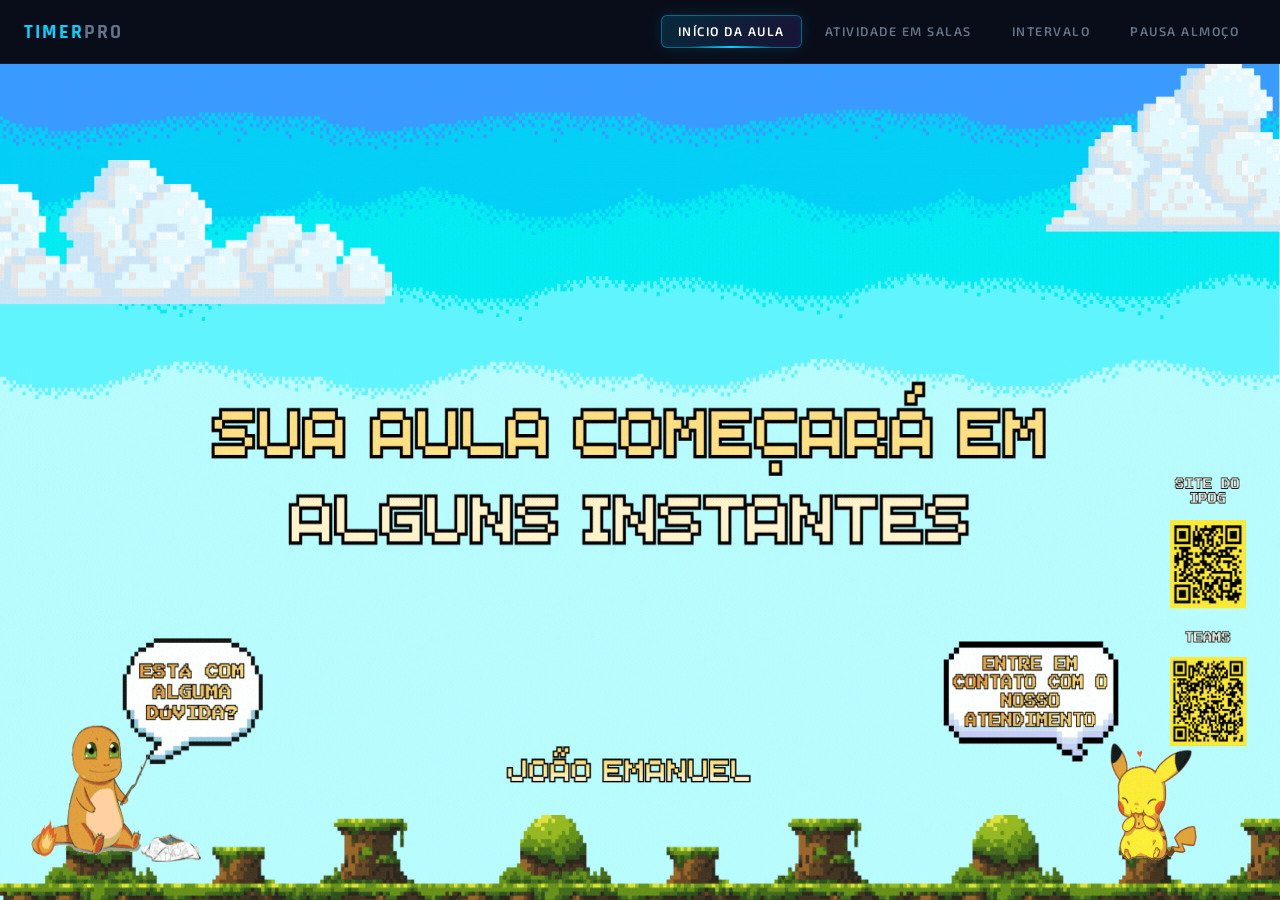
==== commit 5cbe0d17: "Alterando fundo da aba de inicio de aula de .gif para .mp4" ====
--- a/index.html
+++ b/index.html
@@ -1,105 +1,104 @@
 <!DOCTYPE html>
 <html lang="pt-BR">
-
 <head>
-    <meta charset="UTF-8">
-    <meta name="viewport" content="width=device-width, initial-scale=1.0">
-    <title>Timer Pro</title>
-    <link rel="icon" type="image/png" sizes="32x32" href="logo.png">
-    <link rel="shortcut icon" href="logo.png">
-    <link rel="apple-touch-icon" href="logo.png">
-    <link
-        href="https://fonts.googleapis.com/css2?family=Rajdhani:wght@300;400;500;600;700&family=Share+Tech+Mono&family=Exo+2:wght@300;400;600;700&family=Press+Start+2P&display=swap"
-        rel="stylesheet">
-    <link rel="stylesheet" href="style.css">
+  <meta charset="UTF-8">
+  <meta name="viewport" content="width=device-width, initial-scale=1.0">
+  <title>Timer Pro</title>
+  <link rel="icon" type="image/png" sizes="32x32" href="logo.png">
+  <link rel="shortcut icon" href="logo.png">
+  <link rel="apple-touch-icon" href="logo.png">
+  <link href="https://fonts.googleapis.com/css2?family=Rajdhani:wght@300;400;500;600;700&family=Share+Tech+Mono&family=Exo+2:wght@300;400;600;700&family=Press+Start+2P&display=swap" rel="stylesheet">
+  <link rel="stylesheet" href="style.css">
 </head>
-
 <body>
 
-    <!-- NAVBAR -->
-    <nav>
-        <div class="nav-brand">TIMER<span>PRO</span></div>
-        <button class="nav-hamburger" onclick="toggleMenu()" aria-label="Menu">
-            <span></span><span></span><span></span>
-        </button>
-        <div class="nav-tabs" id="navTabs">
-            <button class="tab-btn active" data-mode="aula" onclick="setMode('aula')">Início da Aula</button>
-            <button class="tab-btn" data-mode="atividade" onclick="setMode('atividade')">Atividade em Salas</button>
-            <button class="tab-btn" data-mode="intervalo" onclick="setMode('intervalo')">Intervalo</button>
-            <button class="tab-btn" data-mode="almoco" onclick="setMode('almoco')">Pausa Almoço</button>
+<!-- NAVBAR -->
+<nav>
+  <div class="nav-brand">TIMER<span>PRO</span></div>
+  <button class="nav-hamburger" onclick="toggleMenu()" aria-label="Menu">
+    <span></span><span></span><span></span>
+  </button>
+  <div class="nav-tabs" id="navTabs">
+    <button class="tab-btn active" data-mode="aula"      onclick="setMode('aula')">Início da Aula</button>
+    <button class="tab-btn"        data-mode="atividade" onclick="setMode('atividade')">Atividade em Salas</button>
+    <button class="tab-btn"        data-mode="intervalo" onclick="setMode('intervalo')">Intervalo</button>
+    <button class="tab-btn"        data-mode="almoco"    onclick="setMode('almoco')">Pausa Almoço</button>
+  </div>
+</nav>
+
+<!-- SCENE -->
+<div class="scene">
+
+  <div class="scene-bg bg-aula" id="sceneBg">
+    <video id="aulaVideo" muted playsinline>
+      <source src="aula.mp4" type="video/mp4">
+    </video>
+    <!-- Wipe diagonal overlay para transição no loop -->
+    <div class="wipe-overlay" id="wipeOverlay"></div>
+  </div>
+  <div class="scene-overlay"></div>
+  <div class="finish-overlay" id="finishOverlay"></div>
+
+  <!-- Chamada Liberada Overlay -->
+  <div class="chamada-overlay" id="chamadaOverlay">
+    <div class="chamada-text">Chamada<br>Liberada</div>
+    <div class="chamada-mini-timer" id="chamadaMiniTimer">00:00:00</div>
+    <button class="chamada-fechar" onclick="fecharChamada()">✕ Fechar</button>
+  </div>
+
+  <!-- Timer panel -->
+  <div class="timer-panel hidden" id="timerPanel">
+
+    <div class="config-card" id="configCard">
+      <div class="config-title">Configurar Temporizador</div>
+
+      <div class="mode-toggle">
+        <button class="mode-btn active" id="modeCron" onclick="selectTimerMode('cronometro')">⏱ Cronômetro</button>
+        <button class="mode-btn"        id="modeHora" onclick="selectTimerMode('horario')">🕐 Horário Final</button>
+      </div>
+
+      <div class="time-inputs">
+        <div class="time-input-group">
+          <label>Hora</label>
+          <select id="selH"></select>
         </div>
-    </nav>
+        <div class="time-sep">:</div>
+        <div class="time-input-group">
+          <label>Min</label>
+          <select id="selM"></select>
+        </div>
+        <div class="time-sep">:</div>
+        <div class="time-input-group">
+          <label>Seg</label>
+          <select id="selS"></select>
+        </div>
+      </div>
 
-    <!-- SCENE -->
-    <div class="scene">
+      <button class="start-btn" id="startBtn" onclick="toggleTimer()">▶ INICIAR</button>
+    </div>
 
-        <div class="scene-bg bg-aula" id="sceneBg"></div>
-        <div class="scene-overlay"></div>
-        <div class="finish-overlay" id="finishOverlay"></div>
+    <!-- Clock -->
+    <div class="clock-display" id="clockDisplay" style="display:none">
+      <div class="clock-ring">
+        <div class="clock-digits" id="clockDigits">00:00:00</div>
+      </div>
+      <div class="clock-label" id="clockLabel">CONTAGEM REGRESSIVA</div>
+      <button class="chamada-btn" id="chamadaBtn" onclick="ativarChamada()">🔔 CHAMADA</button>
+    </div>
 
-        <!-- Chamada Liberada Overlay -->
-        <div class="chamada-overlay" id="chamadaOverlay">
-            <div class="chamada-text">Chamada<br>Liberada</div>
-            <div class="chamada-mini-timer" id="chamadaMiniTimer">00:00:00</div>
-            <button class="chamada-fechar" onclick="fecharChamada()">✕ Fechar</button>
-        </div>
-
-        <!-- Timer panel -->
-        <div class="timer-panel hidden" id="timerPanel">
-
-            <div class="config-card" id="configCard">
-                <div class="config-title">Configurar Temporizador</div>
-
-                <div class="mode-toggle">
-                    <button class="mode-btn active" id="modeCron" onclick="selectTimerMode('cronometro')">⏱
-                        Cronômetro</button>
-                    <button class="mode-btn" id="modeHora" onclick="selectTimerMode('horario')">🕐 Horário
-                        Final</button>
-                </div>
-
-                <div class="time-inputs">
-                    <div class="time-input-group">
-                        <label>Hora</label>
-                        <select id="selH"></select>
-                    </div>
-                    <div class="time-sep">:</div>
-                    <div class="time-input-group">
-                        <label>Min</label>
-                        <select id="selM"></select>
-                    </div>
-                    <div class="time-sep">:</div>
-                    <div class="time-input-group">
-                        <label>Seg</label>
-                        <select id="selS"></select>
-                    </div>
-                </div>
-
-                <button class="start-btn" id="startBtn" onclick="toggleTimer()">▶ INICIAR</button>
-            </div>
-
-            <!-- Clock -->
-            <div class="clock-display" id="clockDisplay" style="display:none">
-                <div class="clock-ring">
-                    <div class="clock-digits" id="clockDigits">00:00:00</div>
-                </div>
-                <div class="clock-label" id="clockLabel">CONTAGEM REGRESSIVA</div>
-                <button class="chamada-btn" id="chamadaBtn" onclick="ativarChamada()">🔔 CHAMADA</button>
-            </div>
-
-        </div>
+  </div>
 
 
-    </div>
+</div>
 
-    <!-- Botão Voltar fixo no rodapé -->
-    <button class="voltar-btn" id="voltarBtn" onclick="stopTimer()">✕ Voltar</button>
+<!-- Botão Voltar fixo no rodapé -->
+<button class="voltar-btn" id="voltarBtn" onclick="stopTimer()">✕ Voltar</button>
 
-    <!-- Audio -->
-    <audio id="alarmeAudio" preload="auto">
-        <source src="alarme.mp3" type="audio/mpeg">
-    </audio>
+<!-- Audio -->
+<audio id="alarmeAudio" preload="auto">
+  <source src="alarme.mp3" type="audio/mpeg">
+</audio>
 
-    <script src="script.js"></script>
+<script src="script.js"></script>
 </body>
-
 </html>
--- a/style.css
+++ b/style.css
@@ -121,6 +121,58 @@
     background-position: center;
     background-repeat: no-repeat;
     transition: background-image 0.8s ease, opacity 0.6s ease;
+}
+
+/* ── VÍDEO AULA ── */
+#aulaVideo {
+    position: absolute;
+    inset: 0;
+    width: 100%;
+    height: 100%;
+    object-fit: cover;
+    display: none;
+}
+
+/* ── WIPE DIAGONAL (replica transição do segundo 9) ── */
+.wipe-overlay {
+    position: absolute;
+    inset: 0;
+    z-index: 5;
+    pointer-events: none;
+    opacity: 0;
+    /* Listras diagonais azuis — mesmo ângulo e cor da transição do vídeo */
+    background: repeating-linear-gradient(-45deg,
+            #1a35ff 0px,
+            #1a35ff 120px,
+            #0a1aaa 120px,
+            #0a1aaa 240px);
+    clip-path: inset(0 100% 0 0);
+}
+
+.wipe-overlay.animate {
+    animation: wipeDiagonal 1.2s cubic-bezier(0.77, 0, 0.18, 1) forwards;
+}
+
+@keyframes wipeDiagonal {
+    0% {
+        clip-path: inset(0 100% 0 0);
+        opacity: 1;
+    }
+
+    45% {
+        clip-path: inset(0 0% 0 0);
+        opacity: 1;
+    }
+
+    55% {
+        clip-path: inset(0 0% 0 0);
+        opacity: 1;
+    }
+
+    100% {
+        clip-path: inset(0 0 0 100%);
+        opacity: 1;
+    }
 }
 
 .bg-aula {
@@ -476,7 +528,7 @@
     font-weight: 700;
     letter-spacing: 3px;
     text-transform: uppercase;
-    padding: 14px 32px;
+    padding: 8px 20px;
     border: none;
     border-radius: 10px;
     cursor: pointer;
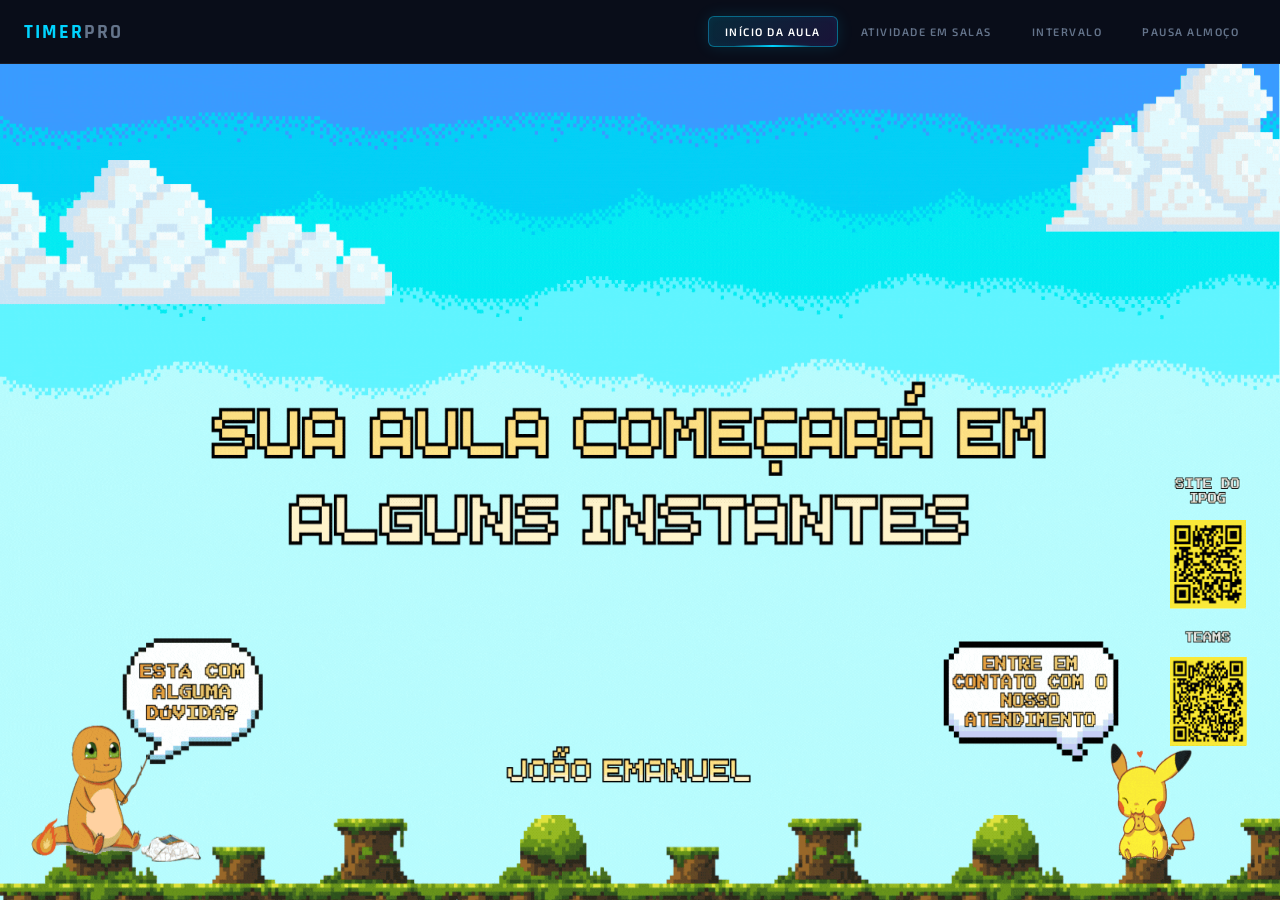
==== commit e8688a7f: "Alterando as imagens de fundo e colocando uma lógica para sexta feira" ====
--- a/index.html
+++ b/index.html
@@ -1,5 +1,6 @@
 <!DOCTYPE html>
 <html lang="pt-BR">
+
 <head>
   <meta charset="UTF-8">
   <meta name="viewport" content="width=device-width, initial-scale=1.0">
@@ -7,98 +8,102 @@
   <link rel="icon" type="image/png" sizes="32x32" href="logo.png">
   <link rel="shortcut icon" href="logo.png">
   <link rel="apple-touch-icon" href="logo.png">
-  <link href="https://fonts.googleapis.com/css2?family=Rajdhani:wght@300;400;500;600;700&family=Share+Tech+Mono&family=Exo+2:wght@300;400;600;700&family=Press+Start+2P&display=swap" rel="stylesheet">
+  <link
+    href="https://fonts.googleapis.com/css2?family=Rajdhani:wght@300;400;500;600;700&family=Share+Tech+Mono&family=Exo+2:wght@300;400;600;700&family=Press+Start+2P&display=swap"
+    rel="stylesheet">
   <link rel="stylesheet" href="style.css">
 </head>
+
 <body>
 
-<!-- NAVBAR -->
-<nav>
-  <div class="nav-brand">TIMER<span>PRO</span></div>
-  <button class="nav-hamburger" onclick="toggleMenu()" aria-label="Menu">
-    <span></span><span></span><span></span>
-  </button>
-  <div class="nav-tabs" id="navTabs">
-    <button class="tab-btn active" data-mode="aula"      onclick="setMode('aula')">Início da Aula</button>
-    <button class="tab-btn"        data-mode="atividade" onclick="setMode('atividade')">Atividade em Salas</button>
-    <button class="tab-btn"        data-mode="intervalo" onclick="setMode('intervalo')">Intervalo</button>
-    <button class="tab-btn"        data-mode="almoco"    onclick="setMode('almoco')">Pausa Almoço</button>
-  </div>
-</nav>
+  <!-- NAVBAR -->
+  <nav>
+    <div class="nav-brand">TIMER<span>PRO</span></div>
+    <button class="nav-hamburger" onclick="toggleMenu()" aria-label="Menu">
+      <span></span><span></span><span></span>
+    </button>
+    <div class="nav-tabs" id="navTabs">
+      <button class="tab-btn active" data-mode="aula" onclick="setMode('aula')">Início da Aula</button>
+      <button class="tab-btn" data-mode="atividade" onclick="setMode('atividade')">Atividade em Salas</button>
+      <button class="tab-btn" data-mode="intervalo" onclick="setMode('intervalo')">Intervalo</button>
+      <button class="tab-btn" data-mode="almoco" onclick="setMode('almoco')">Pausa Almoço</button>
+    </div>
+  </nav>
 
-<!-- SCENE -->
-<div class="scene">
+  <!-- SCENE -->
+  <div class="scene">
 
-  <div class="scene-bg bg-aula" id="sceneBg">
-    <video id="aulaVideo" muted playsinline>
-      <source src="aula.mp4" type="video/mp4">
-    </video>
-    <!-- Wipe diagonal overlay para transição no loop -->
-    <div class="wipe-overlay" id="wipeOverlay"></div>
-  </div>
-  <div class="scene-overlay"></div>
-  <div class="finish-overlay" id="finishOverlay"></div>
+    <div class="scene-bg bg-aula" id="sceneBg">
+      <video id="aulaVideo" muted playsinline>
+        <source src="aula.mp4" type="video/mp4">
+      </video>
+      <!-- Wipe diagonal overlay para transição no loop -->
+      <div class="wipe-overlay" id="wipeOverlay"></div>
+    </div>
+    <div class="scene-overlay"></div>
+    <div class="finish-overlay" id="finishOverlay"></div>
 
-  <!-- Chamada Liberada Overlay -->
-  <div class="chamada-overlay" id="chamadaOverlay">
-    <div class="chamada-text">Chamada<br>Liberada</div>
-    <div class="chamada-mini-timer" id="chamadaMiniTimer">00:00:00</div>
-    <button class="chamada-fechar" onclick="fecharChamada()">✕ Fechar</button>
-  </div>
+    <!-- Chamada Liberada Overlay -->
+    <div class="chamada-overlay" id="chamadaOverlay">
+      <div class="chamada-text">Chamada<br>Liberada</div>
+      <div class="chamada-mini-timer" id="chamadaMiniTimer">00:00:00</div>
+      <button class="chamada-fechar" onclick="fecharChamada()">✕ Fechar</button>
+    </div>
 
-  <!-- Timer panel -->
-  <div class="timer-panel hidden" id="timerPanel">
+    <!-- Timer panel -->
+    <div class="timer-panel hidden" id="timerPanel">
 
-    <div class="config-card" id="configCard">
-      <div class="config-title">Configurar Temporizador</div>
+      <div class="config-card" id="configCard">
+        <div class="config-title">Configurar Temporizador</div>
 
-      <div class="mode-toggle">
-        <button class="mode-btn active" id="modeCron" onclick="selectTimerMode('cronometro')">⏱ Cronômetro</button>
-        <button class="mode-btn"        id="modeHora" onclick="selectTimerMode('horario')">🕐 Horário Final</button>
+        <div class="mode-toggle">
+          <button class="mode-btn active" id="modeCron" onclick="selectTimerMode('cronometro')">⏱ Cronômetro</button>
+          <button class="mode-btn" id="modeHora" onclick="selectTimerMode('horario')">🕐 Horário Final</button>
+        </div>
+
+        <div class="time-inputs">
+          <div class="time-input-group">
+            <label>Hora</label>
+            <select id="selH"></select>
+          </div>
+          <div class="time-sep">:</div>
+          <div class="time-input-group">
+            <label>Min</label>
+            <select id="selM"></select>
+          </div>
+          <div class="time-sep">:</div>
+          <div class="time-input-group">
+            <label>Seg</label>
+            <select id="selS"></select>
+          </div>
+        </div>
+
+        <button class="start-btn" id="startBtn" onclick="toggleTimer()">▶ INICIAR</button>
       </div>
 
-      <div class="time-inputs">
-        <div class="time-input-group">
-          <label>Hora</label>
-          <select id="selH"></select>
+      <!-- Clock -->
+      <div class="clock-display" id="clockDisplay" style="display:none">
+        <div class="clock-ring">
+          <div class="clock-digits" id="clockDigits">00:00:00</div>
         </div>
-        <div class="time-sep">:</div>
-        <div class="time-input-group">
-          <label>Min</label>
-          <select id="selM"></select>
-        </div>
-        <div class="time-sep">:</div>
-        <div class="time-input-group">
-          <label>Seg</label>
-          <select id="selS"></select>
-        </div>
+        <div class="clock-label" id="clockLabel">CONTAGEM REGRESSIVA</div>
+        <button class="chamada-btn" id="chamadaBtn" onclick="ativarChamada()">🔔 CHAMADA</button>
       </div>
 
-      <button class="start-btn" id="startBtn" onclick="toggleTimer()">▶ INICIAR</button>
     </div>
 
-    <!-- Clock -->
-    <div class="clock-display" id="clockDisplay" style="display:none">
-      <div class="clock-ring">
-        <div class="clock-digits" id="clockDigits">00:00:00</div>
-      </div>
-      <div class="clock-label" id="clockLabel">CONTAGEM REGRESSIVA</div>
-      <button class="chamada-btn" id="chamadaBtn" onclick="ativarChamada()">🔔 CHAMADA</button>
-    </div>
 
   </div>
 
+  <!-- Botão Voltar fixo no rodapé -->
+  <button class="voltar-btn" id="voltarBtn" onclick="stopTimer()">✕ Voltar</button>
 
-</div>
+  <!-- Audio -->
+  <audio id="alarmeAudio" preload="auto">
+    <source src="alarme.mp3" type="audio/mpeg">
+  </audio>
 
-<!-- Botão Voltar fixo no rodapé -->
-<button class="voltar-btn" id="voltarBtn" onclick="stopTimer()">✕ Voltar</button>
+  <script src="script.js"></script>
+</body>
 
-<!-- Audio -->
-<audio id="alarmeAudio" preload="auto">
-  <source src="alarme.mp3" type="audio/mpeg">
-</audio>
-
-<script src="script.js"></script>
-</body>
 </html>
--- a/style.css
+++ b/style.css
@@ -68,7 +68,7 @@
 
 .tab-btn {
     font-family: 'Exo 2', sans-serif;
-    font-size: 0.78rem;
+    font-size: 0.68rem;
     font-weight: 600;
     letter-spacing: 1.5px;
     text-transform: uppercase;
@@ -379,11 +379,11 @@
 
 .clock-digits {
     font-family: 'Press Start 2P', monospace;
-    font-size: clamp(2rem, 5.5vw, 4.5rem);
+    font-size: clamp(2rem, 5.0vw, 4rem);
     font-weight: 400;
     color: #ffffff;
     line-height: 1;
-    letter-spacing: 4px;
+    letter-spacing: 10px;
     text-shadow:
         1px 0 0 #000, -1px 0 0 #000,
         0 1px 0 #000, 0 -1px 0 #000,
@@ -524,7 +524,7 @@
 /* ── BOTÃO CHAMADA ── */
 .chamada-btn {
     font-family: 'Rajdhani', sans-serif;
-    font-size: 1rem;
+    font-size: 0.75rem;
     font-weight: 700;
     letter-spacing: 3px;
     text-transform: uppercase;
@@ -597,18 +597,18 @@
         1px 3px 0 #000, -1px 3px 0 #000,
         3px -1px 0 #000, -3px -1px 0 #000,
         1px -3px 0 #000, -1px -3px 0 #000;
-    animation: chamadaPulse 2s ease-in-out infinite;
+    animation: chamadaPulse 1.5s ease-in-out infinite;
 }
 
 @keyframes chamadaPulse {
 
     0%,
     100% {
-        text-shadow: 0 0 40px rgba(245, 158, 11, 0.9), 0 0 80px rgba(245, 158, 11, 0.5), 0 4px 24px rgba(0, 0, 0, 0.9);
+        text-shadow: 0 0 40px rgba(0, 183, 255, 0.9), 0 0 80px rgba(0, 183, 255, 0.9), 0 4px 24px rgba(0, 0, 0, 0.9);
     }
 
     50% {
-        text-shadow: 0 0 70px rgba(245, 158, 11, 1), 0 0 140px rgba(245, 158, 11, 0.7), 0 4px 24px rgba(0, 0, 0, 0.9);
+        text-shadow: 0 0 70px rgb(0, 183, 255, 1.0), 0 0 140px rgb(0, 183, 255, 1.0), 0 4px 24px rgba(0, 0, 0, 0.9);
     }
 }
 
@@ -734,4 +734,32 @@
         font-size: 1rem;
         padding: 6px 6px;
     }
+}
+
+/* Ajustes para Notebooks e telas médias */
+@media (max-width: 1400px),
+(max-height: 800px) {
+    .clock-digits {
+        /* Diminuímos o tamanho máximo do clamp */
+        font-size: clamp(1.5rem, 4vw, 3rem);
+        letter-spacing: 5px;
+        /* Reduz o espaçamento entre números */
+    }
+
+    .clock-label {
+        font-size: 1.1rem;
+        margin-top: 10px;
+    }
+
+    .config-card {
+        min-width: 350px;
+        /* Reduz o painel de configuração */
+        padding: 20px;
+    }
+
+    .timer-panel {
+        gap: 15px;
+        /* Diminui o espaço entre o config e o relógio */
+        padding-top: 8vh;
+    }
 }
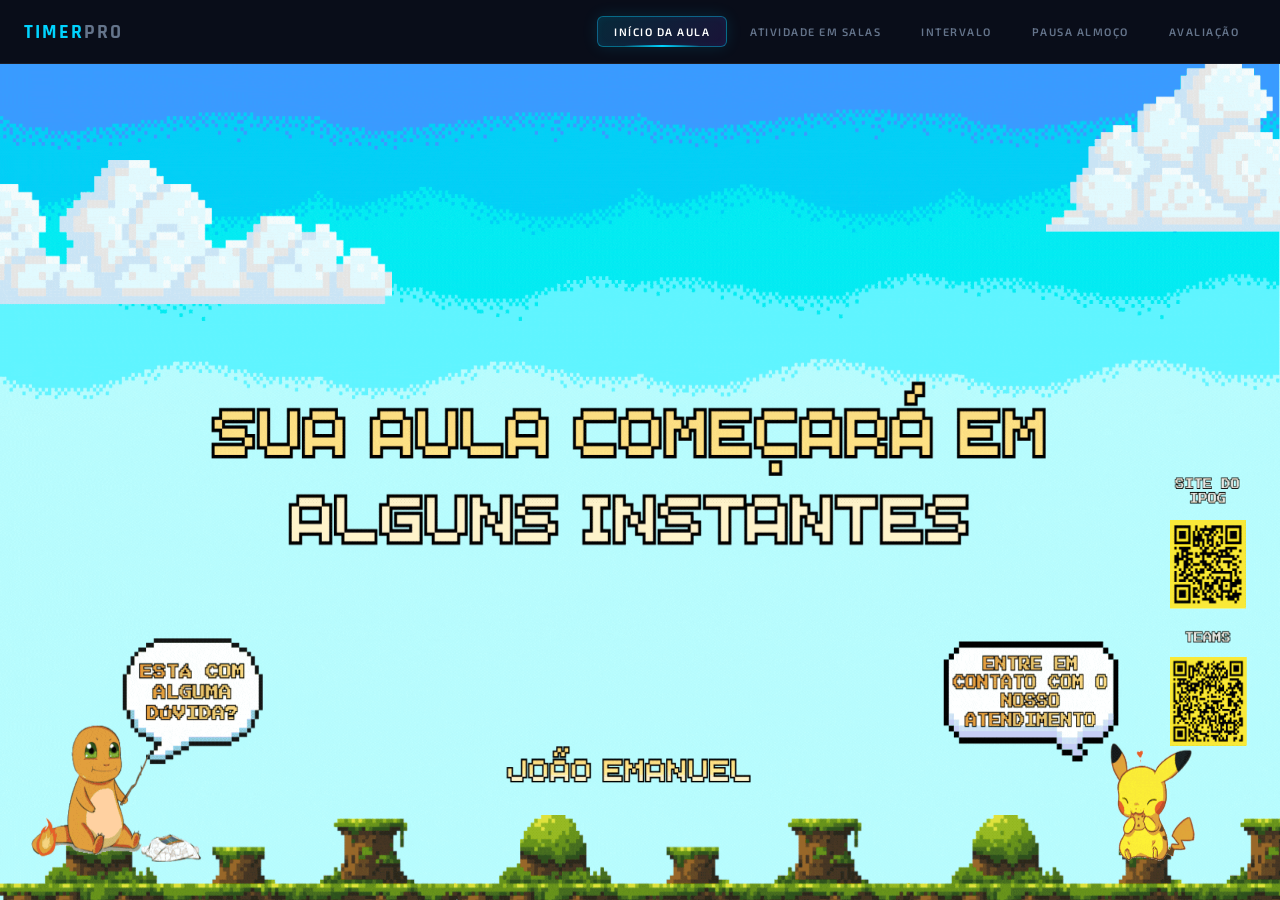
==== commit ae014b9c: "Adicionando aba de Avaliação do Módulo aos domingos" ====
--- a/index.html
+++ b/index.html
@@ -27,6 +27,7 @@
       <button class="tab-btn" data-mode="atividade" onclick="setMode('atividade')">Atividade em Salas</button>
       <button class="tab-btn" data-mode="intervalo" onclick="setMode('intervalo')">Intervalo</button>
       <button class="tab-btn" data-mode="almoco" onclick="setMode('almoco')">Pausa Almoço</button>
+      <button class="tab-btn" id="tabAvaliacao" data-mode="avaliacao" onclick="setMode('avaliacao')">Avaliação</button>
     </div>
   </nav>
 
--- a/style.css
+++ b/style.css
@@ -762,4 +762,8 @@
         /* Diminui o espaço entre o config e o relógio */
         padding-top: 8vh;
     }
+}
+
+.bg-avaliacao {
+    background-image: url('avaliacao.png');
 }
